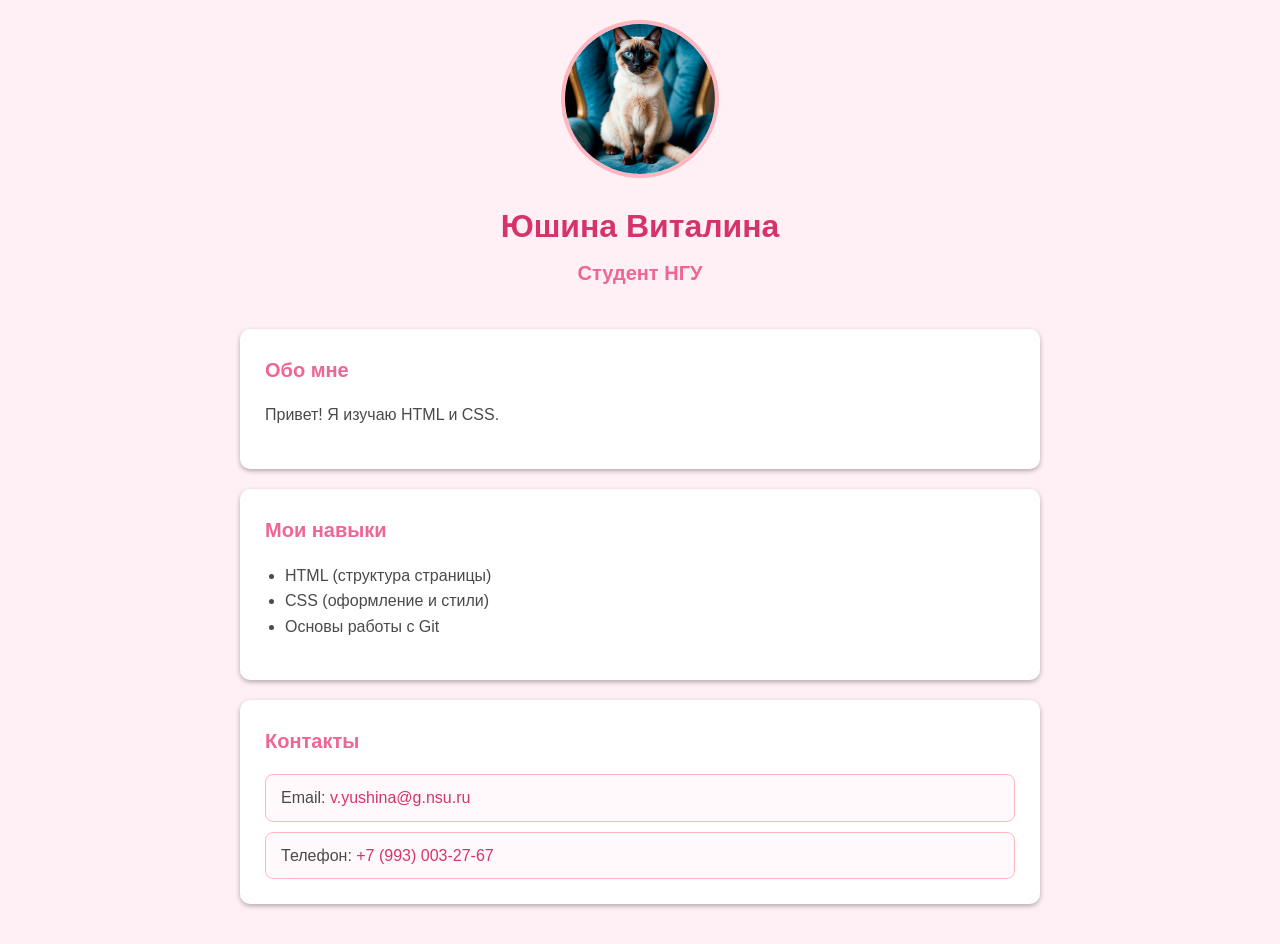
==== resume/index.html @ a8daec28 "Первый коммит: добавила сайты резюме и spider-man" ====
<!DOCTYPE html>
<html lang="ru">
<head>
    <meta charset="UTF-8">
    <meta name="viewport" content="width=device-width, initial-scale=1.0">
    <title>Резюме — Виталина Юшина</title>
    <link rel="stylesheet" href="style.css">
</head>
<body>

    <div class="header">
        <img src="кот.jpg" alt="Моё фото" class="avatar">
        <h1>Юшина Виталина</h1>
        <h2>Студент НГУ</h2>
    </div>

    <div class="section">
        <h2>Обо мне</h2>
        <p>Привет! Я изучаю HTML и CSS.</p>
    </div>

    <div class="section">
        <h2>Мои навыки</h2>
        <ul>
            <li>HTML (структура страницы)</li>
            <li>CSS (оформление и стили)</li>
            <li>Основы работы с Git</li>
        </ul>
    </div>

    <div class="section">
        <h2>Контакты</h2>
        <div class="contacts">
            <p>Email: <a href="mailto:v.yushina@g.nsu.ru">v.yushina@g.nsu.ru</a></p>
            <p>Телефон: <a href="tel:+79930032767">+7 (993) 003-27-67</a></p>
        </div>
    </div>

</body>
</html>
---- resume/style.css ----
body {
    font-family: 'Inter', Arial, sans-serif; 
    background-color: #fff0f5;
    color: #4a4a4a; 
    line-height: 1.6; 
    max-width: 800px; 
    margin: 0 auto; 
    padding: 20px; 
}

.header {
    text-align: center; 
    margin-bottom: 40px; 
}

.avatar {
    width: 150px; 
    height: 150px; 
    border-radius: 50%;
    object-fit: cover; 
    border: 4px solid #ffb6c1;
}

h1 {
    margin-top: 15px;
    margin-bottom: 5px;
    font-size: 32px;
    color: #d6336c;
}

h2 {
    color: #f06595;
    font-size: 20px;
    margin-top: 0;
}

.section {
    background-color: #ffffff; 
    padding: 25px; 
    margin-bottom: 20px; 
    border-radius: 10px; 
    box-shadow: 0 2px 5px rgba(0,0,0,0.30); 
}

ul {
    padding-left: 20px; 
}

a {
    color: #d6336c; 
    text-decoration: none; 
}

a:hover {
    text-decoration: underline; 
}

.contacts {
    display: flex;
    flex-direction: column;
    gap: 10px;
}

.contacts p {
    border: 1px solid #ffb6c1;
    padding: 10px 15px;
    border-radius: 8px;
    margin: 0;
    background-color: #fff9fb; 
    transition: border-color 0.5s ease;
}

.contacts p:hover {
    border-color: #d6336c; 
}
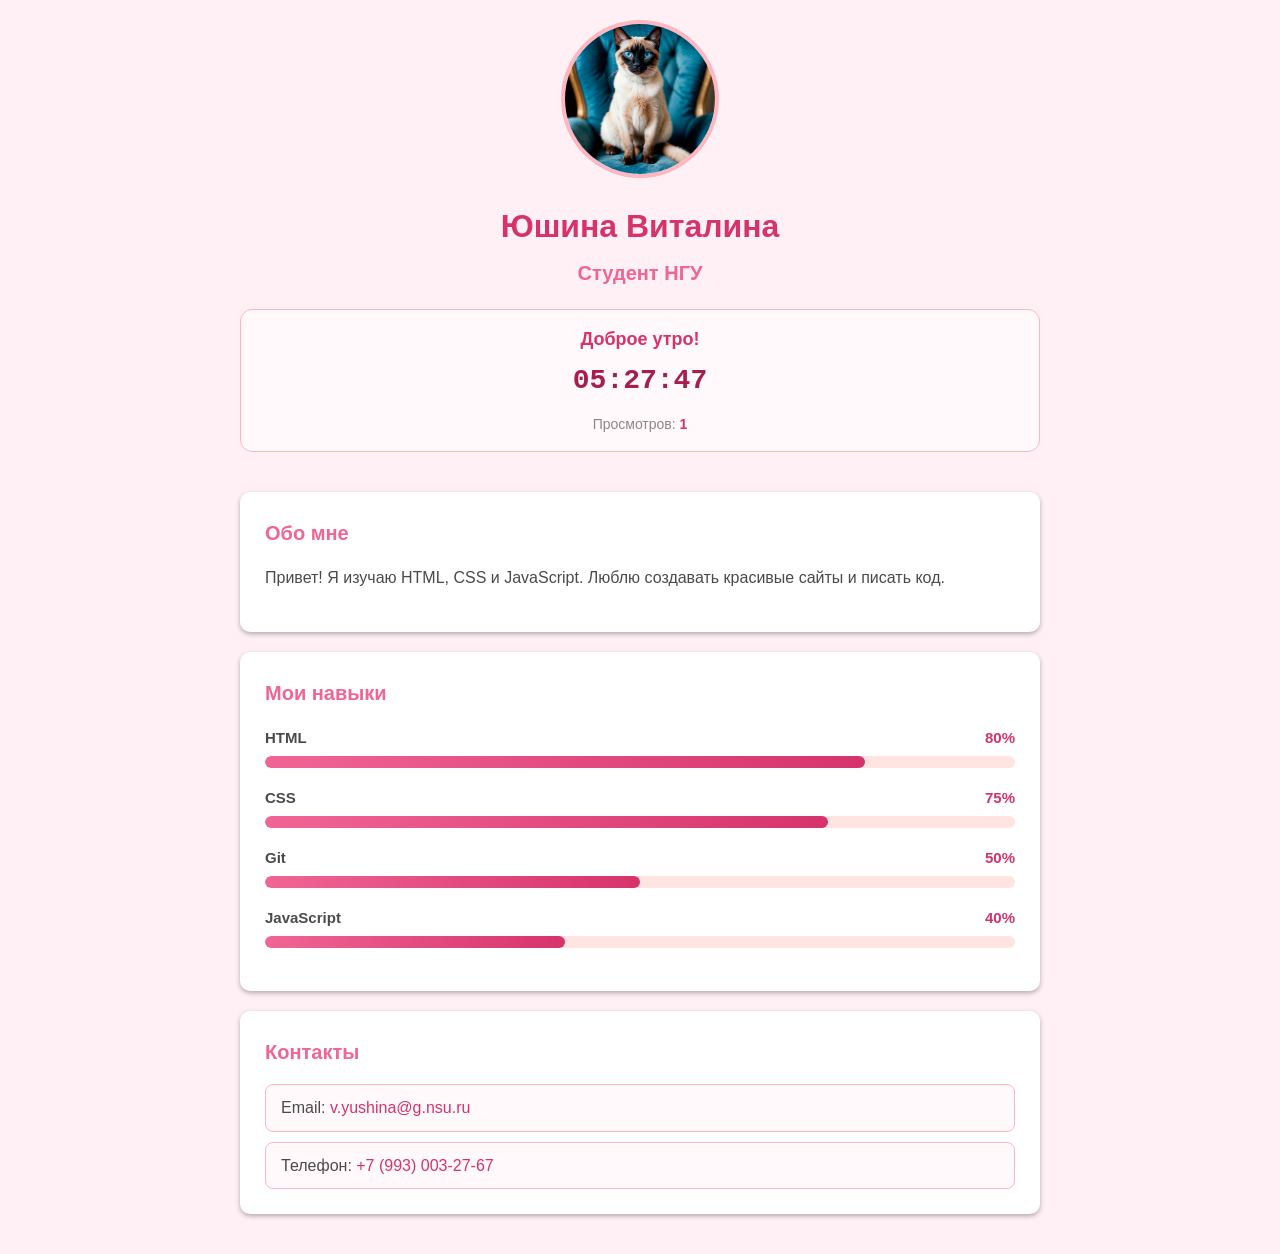
==== commit dea56d76: "Обновила резюме" ====
--- a/resume/index.html
+++ b/resume/index.html
@@ -7,27 +7,39 @@
     <link rel="stylesheet" href="style.css">
 </head>
 <body>
-
     <div class="header">
         <img src="кот.jpg" alt="Моё фото" class="avatar">
         <h1>Юшина Виталина</h1>
         <h2>Студент НГУ</h2>
+        <div class="greeting-box">
+            <p id="greeting">Загрузка...</p>
+            <p id="clock">00:00:00</p>
+            <p class="visitors">Просмотров: <span id="visits">0</span></p>
+        </div>
     </div>
-
     <div class="section">
         <h2>Обо мне</h2>
-        <p>Привет! Я изучаю HTML и CSS.</p>
+        <p>Привет! Я изучаю HTML, CSS и JavaScript. Люблю создавать красивые сайты и писать код.</p>
     </div>
-
     <div class="section">
         <h2>Мои навыки</h2>
-        <ul>
-            <li>HTML (структура страницы)</li>
-            <li>CSS (оформление и стили)</li>
-            <li>Основы работы с Git</li>
-        </ul>
+        <div class="skill">
+            <div class="skill-name">HTML <span class="skill-percent">80%</span></div>
+            <div class="skill-bar"><div class="skill-fill" data-width="80%"></div></div>
+        </div>
+        <div class="skill">
+            <div class="skill-name">CSS <span class="skill-percent">75%</span></div>
+            <div class="skill-bar"><div class="skill-fill" data-width="75%"></div></div>
+        </div>
+        <div class="skill">
+            <div class="skill-name">Git <span class="skill-percent">50%</span></div>
+            <div class="skill-bar"><div class="skill-fill" data-width="50%"></div></div>
+        </div>
+        <div class="skill">
+            <div class="skill-name">JavaScript <span class="skill-percent">40%</span></div>
+            <div class="skill-bar"><div class="skill-fill" data-width="40%"></div></div>
+        </div>
     </div>
-
     <div class="section">
         <h2>Контакты</h2>
         <div class="contacts">
@@ -35,6 +47,6 @@
             <p>Телефон: <a href="tel:+79930032767">+7 (993) 003-27-67</a></p>
         </div>
     </div>
-
+    <script src="script.js"></script>
 </body>
 </html>
--- a/resume/style.css
+++ b/resume/style.css
@@ -72,4 +72,71 @@
 
 .contacts p:hover {
     border-color: #d6336c; 
+}
+
+.greeting-box {
+    margin-top: 20px;
+    padding: 15px;
+    background: #fff9fb;
+    border-radius: 12px;
+    border: 1px solid #ffb6c1;
+}
+
+#greeting {
+    font-size: 18px;
+    font-weight: 600;
+    color: #d6336c;
+    margin: 0 0 5px 0;
+}
+
+#clock {
+    font-size: 28px;
+    font-weight: bold;
+    color: #a61e4d;
+    margin: 0 0 10px 0;
+    font-family: 'Courier New', monospace;
+}
+
+.visitors {
+    margin: 0;
+    font-size: 14px;
+    color: #888;
+}
+
+.visitors span {
+    color: #d6336c;
+    font-weight: bold;
+}
+
+.skill {
+    margin-bottom: 18px;
+}
+
+.skill-name {
+    display: flex;
+    justify-content: space-between;
+    font-weight: 600;
+    margin-bottom: 6px;
+    color: #4a4a4a;
+    font-size: 15px;
+}
+
+.skill-percent {
+    color: #d6336c;
+}
+
+.skill-bar {
+    width: 100%;
+    height: 12px;
+    background: #ffe4e1;
+    border-radius: 10px;
+    overflow: hidden;
+}
+
+.skill-fill {
+    height: 100%;
+    width: 0; 
+    background: linear-gradient(90deg, #f06595, #d6336c);
+    border-radius: 10px;
+    transition: width 1.5s ease;
 }
